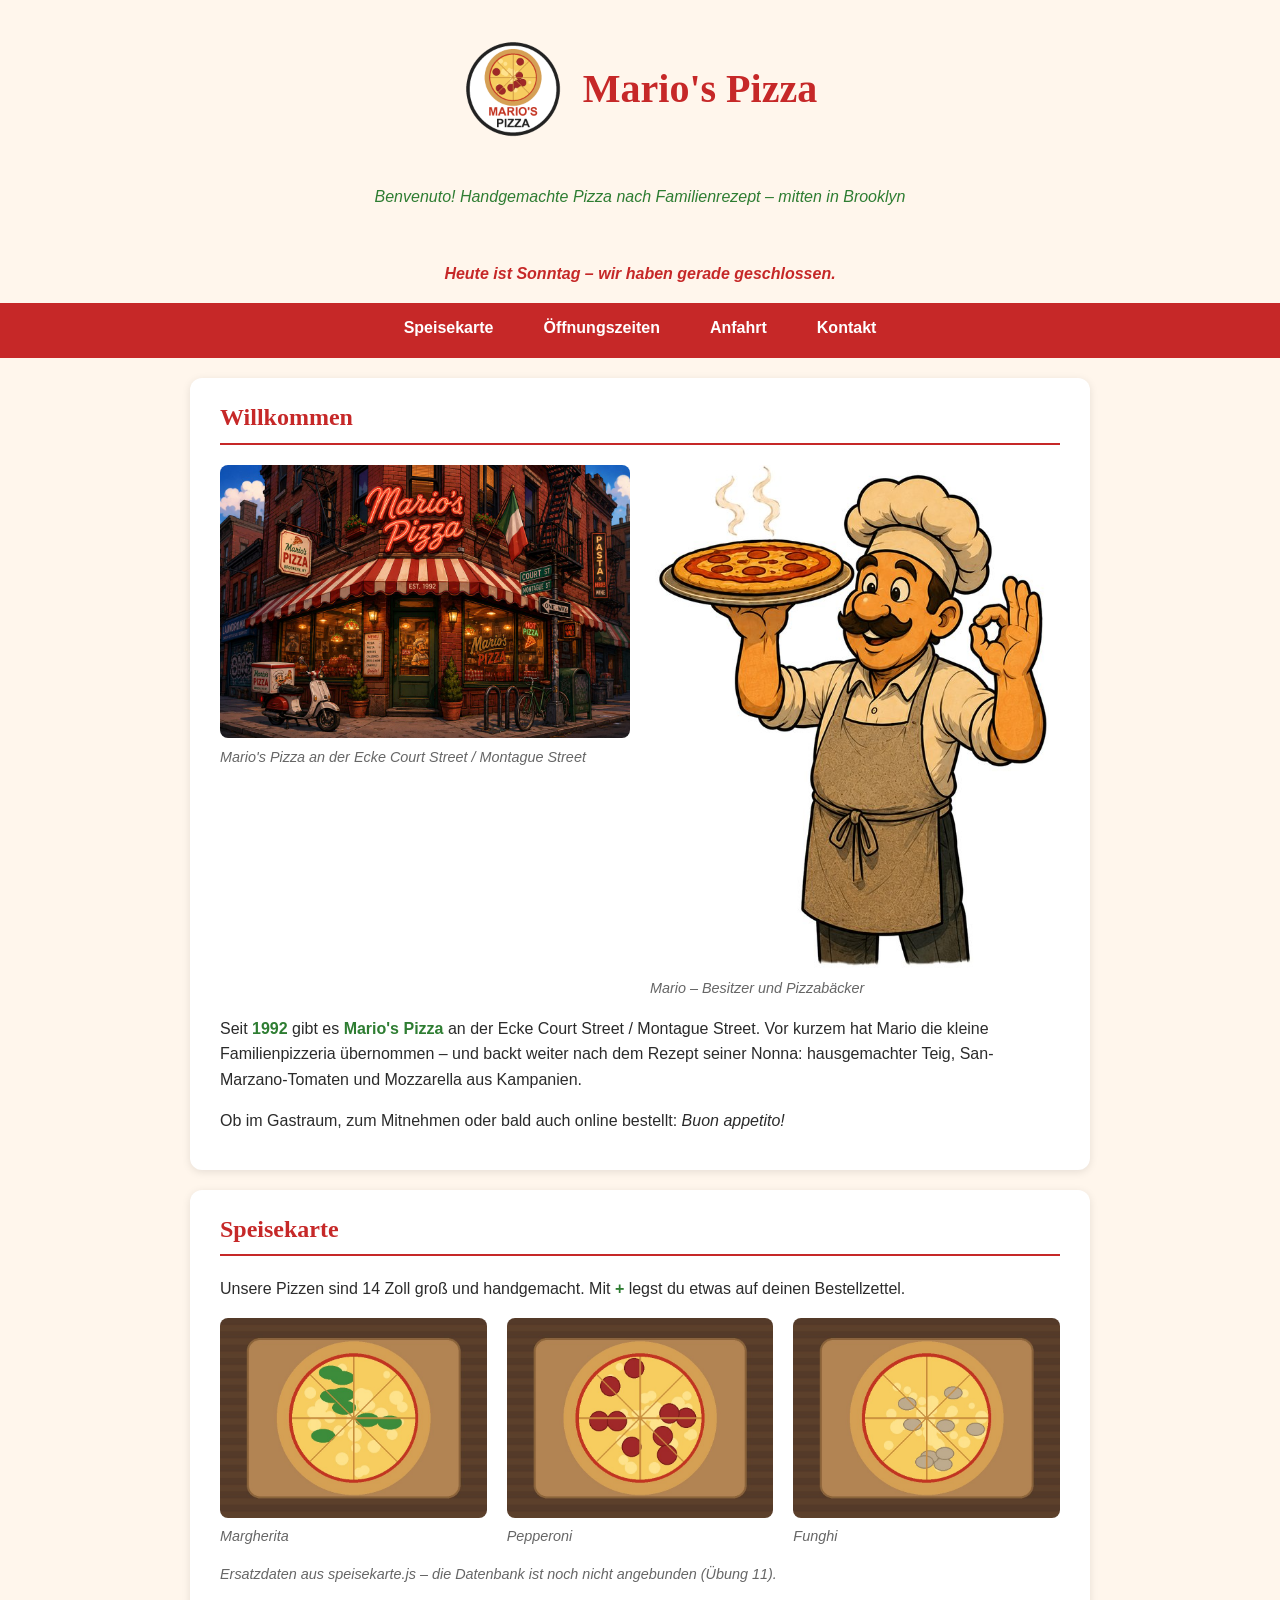
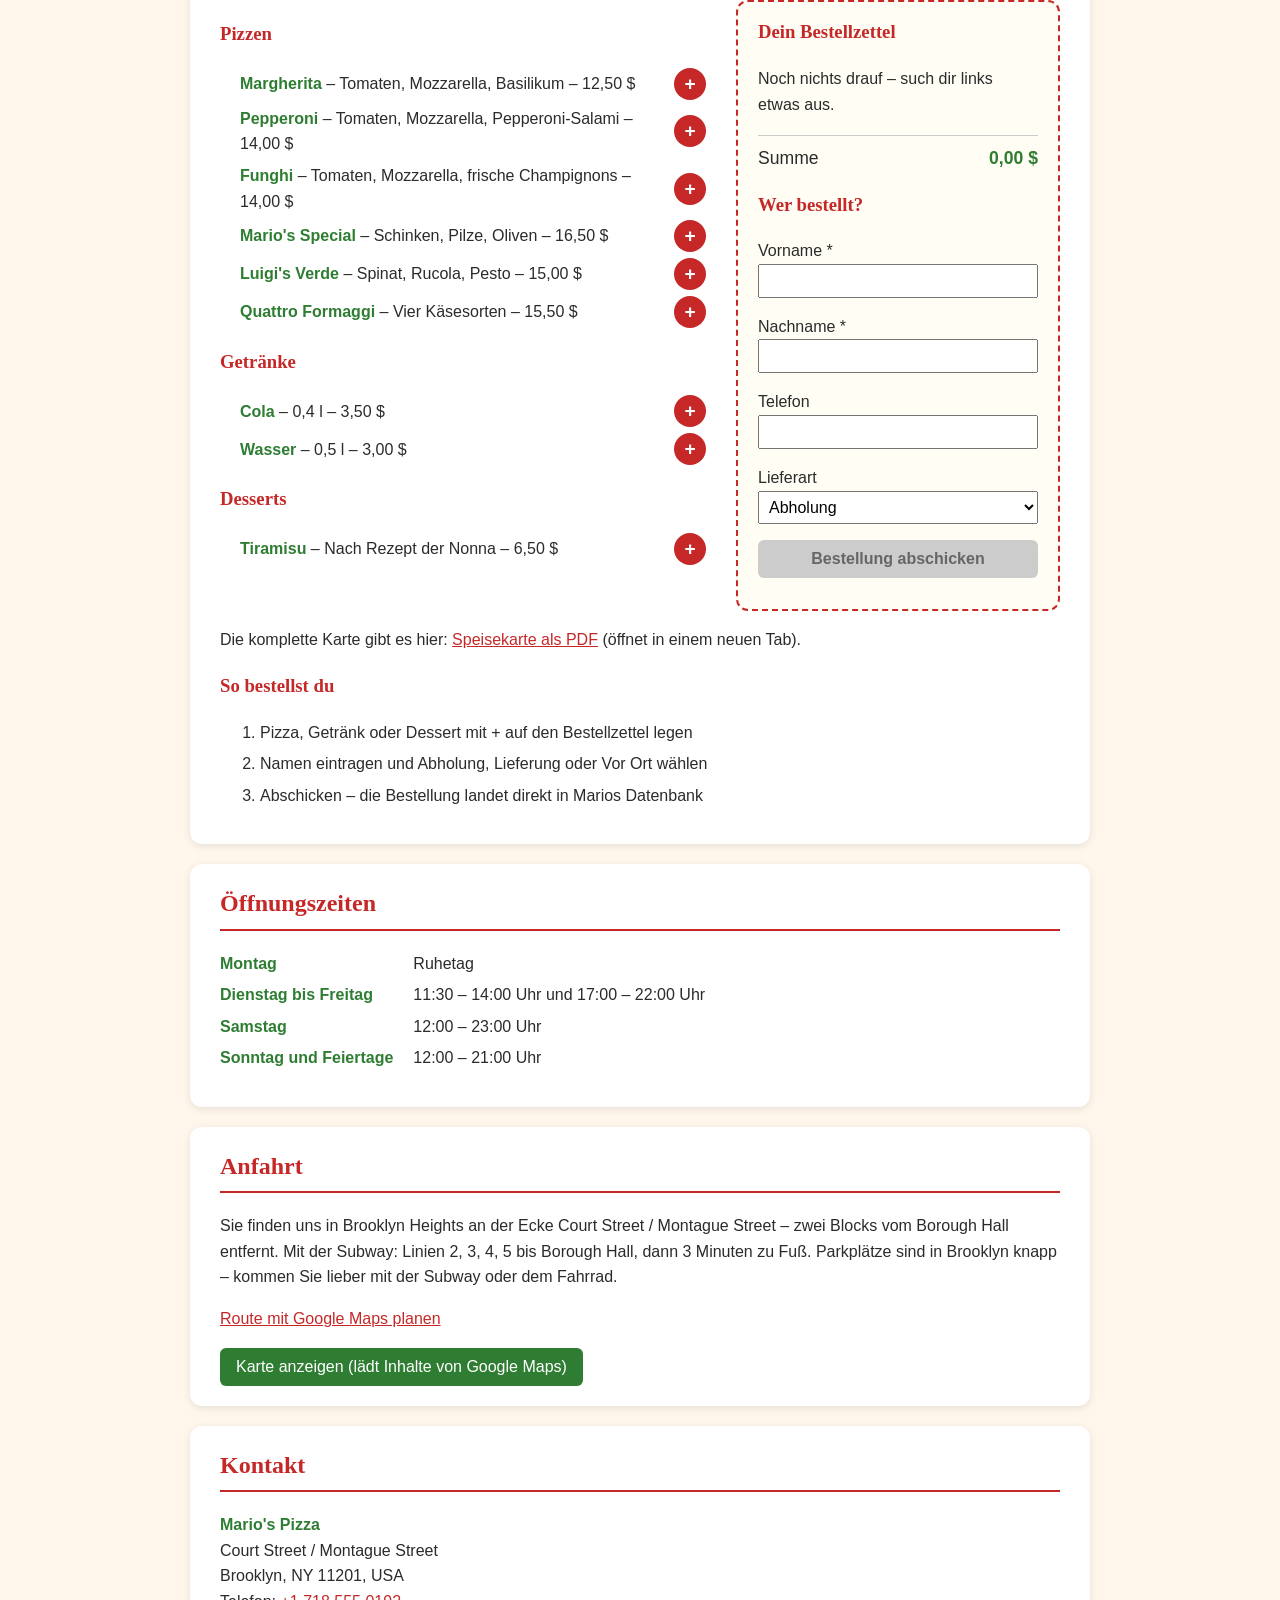
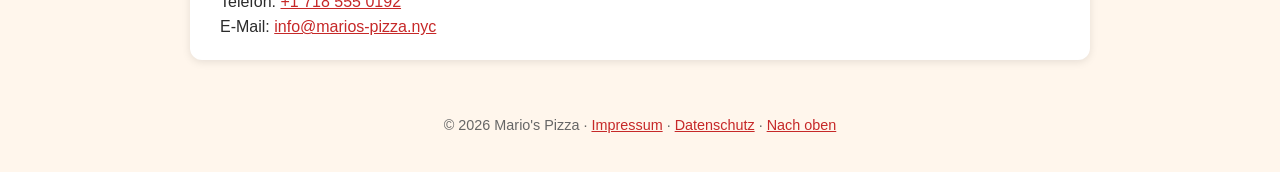
==== index.html @ 5fd1e2e7 "created" ====
<!DOCTYPE html>
<html lang="de">
<head>
    <meta charset="UTF-8">
    <meta name="viewport" content="width=device-width, initial-scale=1.0">
    <meta name="description" content="Mario's Pizza: handgemachte Pizza nach Familienrezept seit 1992, mitten in Brooklyn. Öffnungszeiten, Speisekarte, Anfahrt und Online-Bestellung.">
    <meta name="keywords" content="Pizzeria, Pizza, Brooklyn, New York, Familienbetrieb, italienisch">
    <meta name="author" content="IT-Azubis der TAI11 und TAI12">
    <title>Mario's Pizza – Familienpizzeria in Brooklyn, New York</title>
    <link rel="icon" href="favicon.ico">
    <link rel="stylesheet" href="style.css">
    <script src="speisekarte.js" defer></script>
    <script src="script.js" defer></script>
</head>
<body>
    <header id="top">
        <img src="images/logo.png" alt="Logo der Pizzeria" width="120">
        <h1>Mario's Pizza</h1>
        <p><em>Benvenuto! Handgemachte Pizza nach Familienrezept – mitten in Brooklyn</em></p>
        <p id="status"></p>
    </header>
    <nav>
        <button id="menu-button" type="button">☰ Menü</button>
        <ul>
            <li><a href="#speisekarte">Speisekarte</a></li>
            <li><a href="#oeffnungszeiten">Öffnungszeiten</a></li>
            <li><a href="#anfahrt">Anfahrt</a></li>
            <li><a href="#kontakt">Kontakt</a></li>
        </ul>
    </nav>

    <main>
        <section id="willkommen">
            <h2>Willkommen</h2>
            <div class="galerie">
                <figure>
                    <img src="images/ladenfront.jpg" alt="Ladenfront von Mario's Pizza an der Court Street in Brooklyn" width="600">
                    <figcaption>Mario's Pizza an der Ecke Court Street / Montague Street</figcaption>
                </figure>
                <figure>
                    <img src="images/mario.jpg" alt="Mario mit einer frisch gebackenen Pizza" width="250">
                    <figcaption>Mario – Besitzer und Pizzabäcker</figcaption>
                </figure>
            </div>
            <p>Seit <strong>1992</strong> gibt es <strong>Mario's Pizza</strong> an der Ecke Court Street / Montague Street. Vor kurzem hat Mario die kleine Familienpizzeria übernommen – und backt weiter nach dem Rezept seiner Nonna: hausgemachter Teig, San-Marzano-Tomaten und Mozzarella aus Kampanien.</p>
            <p>Ob im Gastraum, zum Mitnehmen oder bald auch online bestellt: <em>Buon appetito!</em></p>
        </section>

        <section id="speisekarte">
            <h2>Speisekarte</h2>
            <p>Unsere Pizzen sind 14 Zoll groß und handgemacht. Mit <strong>+</strong> legst du etwas auf deinen Bestellzettel.</p>
            <div class="galerie">
                <figure>
                    <img src="images/pizza-margherita.jpg" alt="Pizza Margherita" width="250">
                    <figcaption>Margherita</figcaption>
                </figure>
                <figure>
                    <img src="images/pizza-pepperoni.jpg" alt="Pizza Pepperoni" width="250">
                    <figcaption>Pepperoni</figcaption>
                </figure>
                <figure>
                    <img src="images/pizza-funghi.jpg" alt="Pizza Funghi" width="250">
                    <figcaption>Funghi</figcaption>
                </figure>
            </div>
            <p id="quelle" class="hinweis"></p>
            <div class="karte-layout">
                <div id="speisekarte-liste">
                    <noscript><p>Für Speisekarte und Bestellzettel bitte JavaScript einschalten – oder die Speisekarte als PDF ansehen.</p></noscript>
                </div>
                <aside class="zettel" aria-labelledby="zettel-titel">
                    <h3 id="zettel-titel">Dein Bestellzettel</h3>
                    <p id="zettel-leer">Noch nichts drauf – such dir links etwas aus.</p>
                    <ul id="zettel-liste"></ul>
                    <p class="zettel-summe">Summe <strong id="zettel-summe">0,00 $</strong></p>
                    <form id="bestellformular">
                        <h3>Wer bestellt?</h3>
                        <p>
                            <label for="vorname">Vorname *</label>
                            <input type="text" id="vorname" name="vorname" required maxlength="40" autocomplete="given-name">
                        </p>
                        <p>
                            <label for="nachname">Nachname *</label>
                            <input type="text" id="nachname" name="nachname" required maxlength="40" autocomplete="family-name">
                        </p>
                        <p>
                            <label for="telefon">Telefon</label>
                            <input type="tel" id="telefon" name="telefon" maxlength="20" autocomplete="tel">
                        </p>
                        <p>
                            <label for="lieferart">Lieferart</label>
                            <select id="lieferart" name="lieferart">
                                <option>Abholung</option>
                                <option>Lieferung</option>
                                <option>Vor Ort</option>
                            </select>
                        </p>
                        <div id="adressfelder" hidden>
                            <p>
                                <label for="strasse">Straße und Nr. *</label>
                                <input type="text" id="strasse" name="strasse" maxlength="60" autocomplete="street-address">
                            </p>
                            <p>
                                <label for="plz">PLZ *</label>
                                <input type="text" id="plz" name="plz" maxlength="10" autocomplete="postal-code">
                            </p>
                            <p>
                                <label for="ort">Ort *</label>
                                <input type="text" id="ort" name="ort" maxlength="40" autocomplete="address-level2">
                            </p>
                        </div>
                        <button type="submit" id="zettel-senden" disabled>Bestellung abschicken</button>
                    </form>
                    <p id="zettel-meldung" role="status"></p>
                </aside>
            </div>
            <p>Die komplette Karte gibt es hier: <a href="speisekarte.pdf" target="_blank" rel="noopener">Speisekarte als PDF</a> (öffnet in einem neuen Tab).</p>
            <h3>So bestellst du</h3>
            <ol>
                <li>Pizza, Getränk oder Dessert mit + auf den Bestellzettel legen</li>
                <li>Namen eintragen und Abholung, Lieferung oder Vor Ort wählen</li>
                <li>Abschicken – die Bestellung landet direkt in Marios Datenbank</li>
            </ol>
        </section>

        <section id="oeffnungszeiten">
            <h2>Öffnungszeiten</h2>
            <dl>
                <dt>Montag</dt>
                <dd>Ruhetag</dd>
                <dt>Dienstag bis Freitag</dt>
                <dd>11:30 – 14:00 Uhr und 17:00 – 22:00 Uhr</dd>
                <dt>Samstag</dt>
                <dd>12:00 – 23:00 Uhr</dd>
                <dt>Sonntag und Feiertage</dt>
                <dd>12:00 – 21:00 Uhr</dd>
            </dl>
        </section>

        <section id="anfahrt">
            <h2>Anfahrt</h2>
            <p>Sie finden uns in Brooklyn Heights an der Ecke Court Street / Montague Street – zwei Blocks vom Borough Hall entfernt. Mit der Subway: Linien 2, 3, 4, 5 bis Borough Hall, dann 3 Minuten zu Fuß. Parkplätze sind in Brooklyn knapp – kommen Sie lieber mit der Subway oder dem Fahrrad.</p>
            <p><a href="https://www.google.com/maps/search/?api=1&amp;query=Court+Street+Montague+Street+Brooklyn+NY+11201" target="_blank" rel="noopener">Route mit Google Maps planen</a></p>
            <div id="karte">
                <button id="karte-laden" type="button">Karte anzeigen (lädt Inhalte von Google Maps)</button>
            </div>
        </section>

        <section id="kontakt">
            <h2>Kontakt</h2>
            <address>
                <strong>Mario's Pizza</strong><br>
                Court Street / Montague Street<br>
                Brooklyn, NY 11201, USA<br>
                Telefon: <a href="tel:+17185550192">+1 718 555 0192</a><br>
                E-Mail: <a href="mailto:info@marios-pizza.nyc">info@marios-pizza.nyc</a>
            </address>
        </section>
    </main>

    <footer>
        <p>© 2026 Mario's Pizza · <a href="impressum.html">Impressum</a> · <a href="datenschutz.html">Datenschutz</a> · <a href="#top">Nach oben</a></p>
    </footer>
</body>
</html>
---- style.css ----
/* Mario's Pizza – style.css
   Übung 01: Einbinden, Selektoren, Farben, Schrift */

/* Farben: Rot-Weiß der Markise, Grün der italienischen Flagge, Creme für den Hintergrund */
body {
    font-family: "Segoe UI", Arial, sans-serif;
    color: #2b2b2b;
    background-color: #fff6ec;
}

h1, h2, h3 {
    font-family: Georgia, "Times New Roman", serif;
    color: #c62828;
}

h1 {
    font-size: 2.5rem;
}

header p {
    font-style: italic;
    color: #2e7d32;
}

a {
    color: #c62828;
}

strong {
    color: #2e7d32;
}

/* Übung 02: Box-Modell, Abstände, Karten, Bilder, Listen, Links */

body {
    margin: 0;
    line-height: 1.6;
}

header, main, footer {
    max-width: 900px;
    margin: 0 auto;
    padding: 0 20px;
}

header {
    text-align: center;
    padding-top: 30px;
}

main section {
    background-color: #ffffff;
    padding: 20px 30px;
    margin: 20px 0;
    border-radius: 12px;
    box-shadow: 0 2px 8px rgba(0, 0, 0, 0.1);
}

main h2 {
    margin-top: 0;
    border-bottom: 2px solid #c62828;
    padding-bottom: 6px;
}

img {
    max-width: 100%;
    height: auto;
    border-radius: 8px;
}

figure {
    margin: 10px 0;
}

figcaption {
    font-size: 0.9rem;
    font-style: italic;
    color: #666666;
}

ul {
    padding-left: 20px;
}

li {
    margin-bottom: 6px;
}

dt {
    font-weight: bold;
    color: #2e7d32;
}

dd {
    margin: 0 0 8px 0;
}

address {
    font-style: normal;
}

a:hover {
    color: #2e7d32;
    text-decoration: none;
}

footer {
    text-align: center;
    font-size: 0.9rem;
    color: #666666;
    padding: 20px;
}

/* Übung 03: Layout mit Flexbox und Grid */

/* Navigation als rote Leiste über die ganze Breite */
nav {
    background-color: #c62828;
}

nav ul {
    list-style: none;
    margin: 0 auto;
    padding: 0;
    max-width: 900px;
    display: flex;
    justify-content: center;
    gap: 10px;
}

nav a {
    display: block;
    padding: 12px 20px;
    color: #ffffff;
    font-weight: bold;
    text-decoration: none;
}

nav a:hover {
    background-color: #2e7d32;
    color: #ffffff;
}

/* Kopfbereich: Logo und Name nebeneinander */
header {
    display: flex;
    align-items: center;
    justify-content: center;
    gap: 20px;
    flex-wrap: wrap;
}

header img {
    width: 100px;
    border-radius: 50%;
}

/* Bildergalerie: Bilder nebeneinander, bei Platzmangel umbrechen */
.galerie {
    display: flex;
    gap: 20px;
    flex-wrap: wrap;
}

.galerie figure {
    flex: 1 1 200px;
    margin: 0;
}

.galerie img {
    width: 100%;
}

/* Öffnungszeiten als zwei Spalten (Grid) */
dl {
    display: grid;
    grid-template-columns: max-content 1fr;
    gap: 6px 20px;
}

dd {
    margin: 0;
}

/* Übung 04: Handy-Ansicht (Responsive Design) */

@media (max-width: 600px) {
    h1 {
        font-size: 1.8rem;
    }

    nav ul {
        flex-direction: column;
        gap: 0;
    }

    nav a {
        text-align: center;
    }

    header {
        flex-direction: column;
        text-align: center;
    }

    main section {
        padding: 15px;
    }

    dl {
        grid-template-columns: 1fr;
    }

    .galerie {
        flex-direction: column;
    }
}

/* JavaScript-Übung 02: Öffnungsstatus */
#status {
    font-weight: bold;
}

#status.offen {
    color: #2e7d32;
}

#status.geschlossen {
    color: #c62828;
}

/* JavaScript-Übung 04: Handy-Menü und Karte */
#menu-button {
    display: none;                 /* am Desktop unsichtbar */
    width: 100%;
    padding: 12px;
    background-color: #c62828;
    color: #ffffff;
    border: none;
    font-size: 1rem;
    font-weight: bold;
    cursor: pointer;
}

#karte-laden {
    padding: 10px 16px;
    background-color: #2e7d32;
    color: #ffffff;
    border: none;
    border-radius: 6px;
    font-size: 1rem;
    cursor: pointer;
}

#karte-laden:hover {
    background-color: #c62828;
}

@media (max-width: 600px) {
    #menu-button {
        display: block;
    }

    nav ul {
        display: none;             /* zugeklappt … */
    }

    nav ul.offen {
        display: flex;             /* … bis JavaScript die Klasse setzt */
    }
}

/* TAI12 – Datenbank-Projekt: Speisekarte mit Bestellzettel */
.hinweis {
    color: #666666;
    font-size: 0.9rem;
    font-style: italic;
}

.karte-layout {
    display: flex;
    flex-wrap: wrap;
    gap: 30px;
    align-items: flex-start;
}

#speisekarte-liste {
    flex: 1 1 380px;
}

#speisekarte-liste li {
    display: flex;
    justify-content: space-between;
    align-items: center;
    gap: 10px;
}

.plus {
    flex-shrink: 0;
    width: 32px;
    height: 32px;
    border: none;
    border-radius: 50%;
    background-color: #c62828;
    color: #ffffff;
    font-size: 1.2rem;
    font-weight: bold;
    cursor: pointer;
}

.plus:hover {
    background-color: #2e7d32;
}

.zettel {
    flex: 0 1 280px;
    padding: 15px 20px;
    background-color: #fffdf4;
    border: 2px dashed #c62828;
    border-radius: 12px;
}

.zettel h3 {
    margin-top: 0;
}

#zettel-liste {
    padding: 0;
    list-style: none;
}

#zettel-liste li {
    display: flex;
    align-items: center;
    gap: 6px;
}

#zettel-liste span {
    flex: 1;
}

#zettel-liste button {
    width: 26px;
    height: 26px;
    border: 1px solid #c62828;
    border-radius: 50%;
    background-color: #ffffff;
    color: #c62828;
    cursor: pointer;
}

.zettel-summe {
    display: flex;
    justify-content: space-between;
    padding-top: 8px;
    border-top: 1px solid #cccccc;
    font-size: 1.1rem;
}

.zettel label {
    display: block;
}

.zettel input,
.zettel select {
    width: 100%;
    padding: 6px;
    box-sizing: border-box;
    font-size: 1rem;
}

#zettel-senden {
    width: 100%;
    padding: 10px;
    border: none;
    border-radius: 6px;
    background-color: #2e7d32;
    color: #ffffff;
    font-size: 1rem;
    font-weight: bold;
    cursor: pointer;
}

#zettel-senden:disabled {
    background-color: #cccccc;
    color: #666666;
    cursor: not-allowed;
}

#zettel-meldung.fehler {
    color: #c62828;
    font-weight: bold;
}

#zettel-meldung.ok {
    color: #2e7d32;
    font-weight: bold;
}
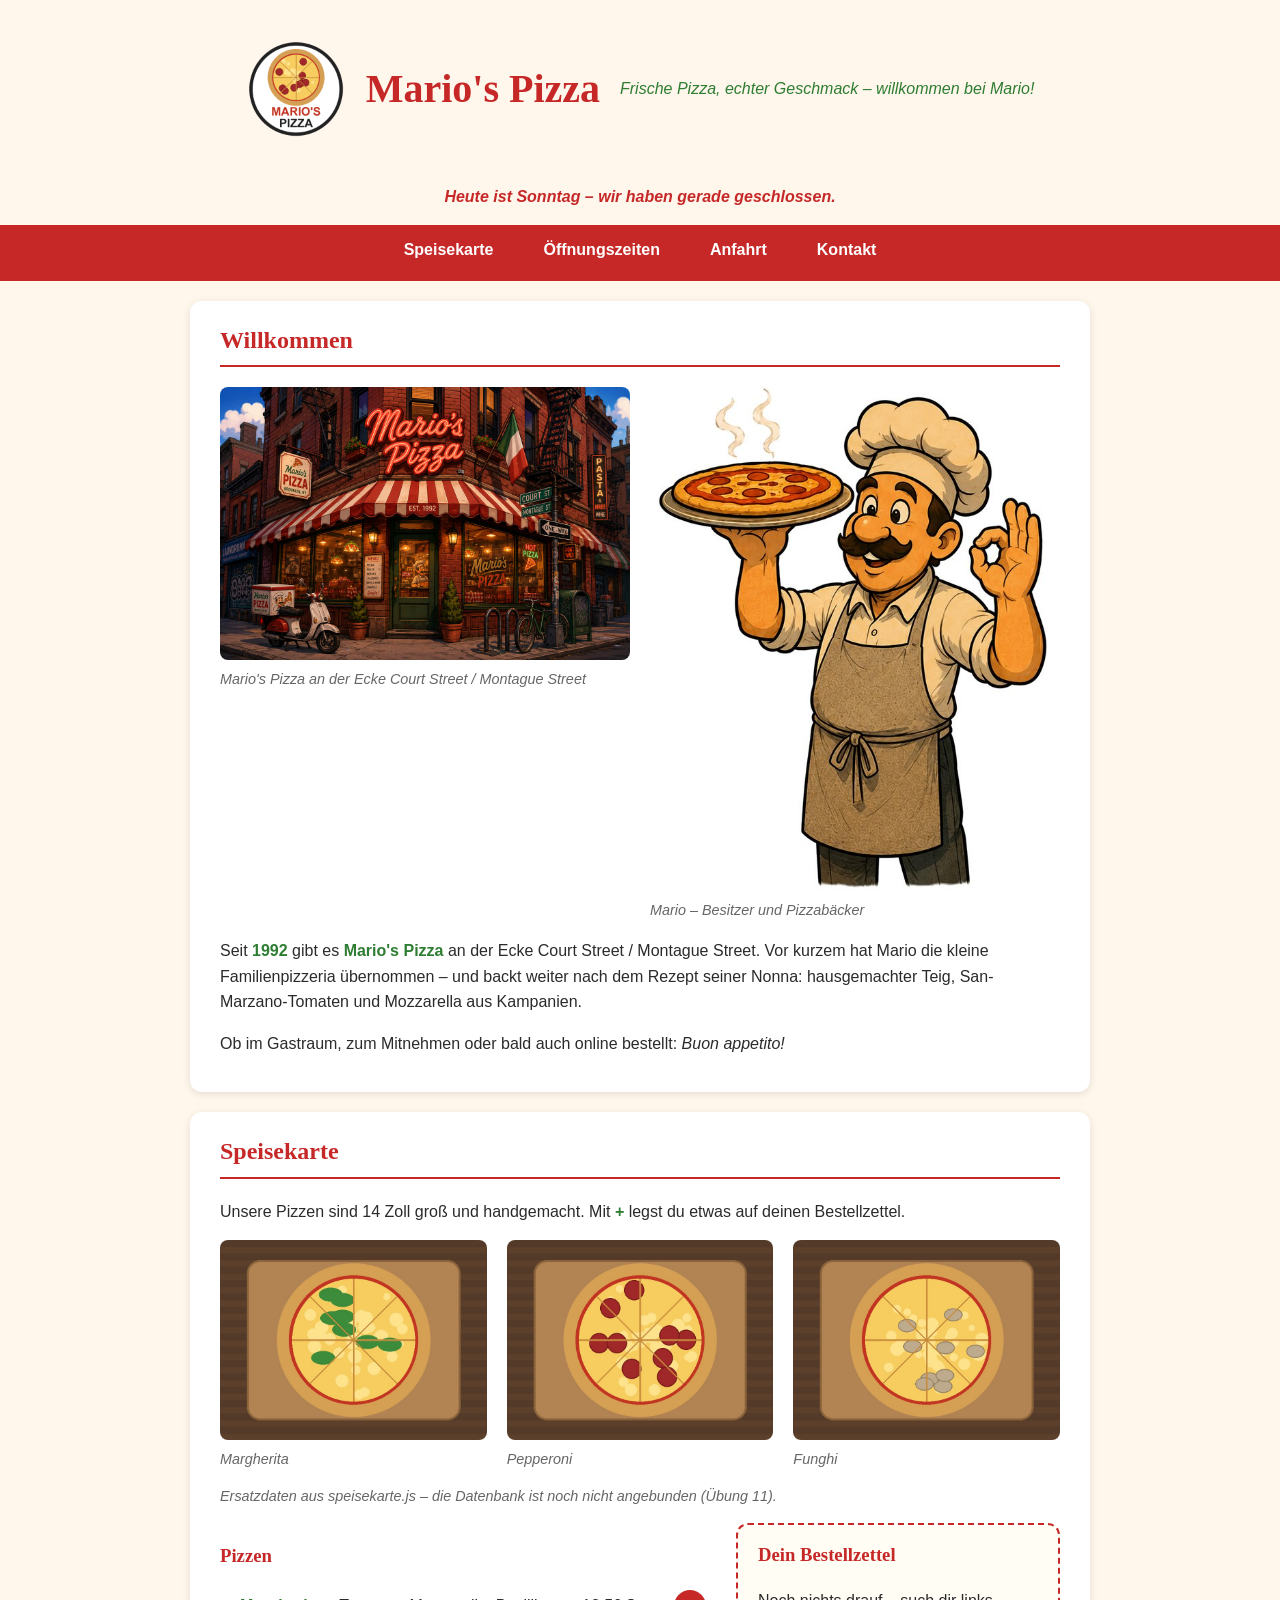
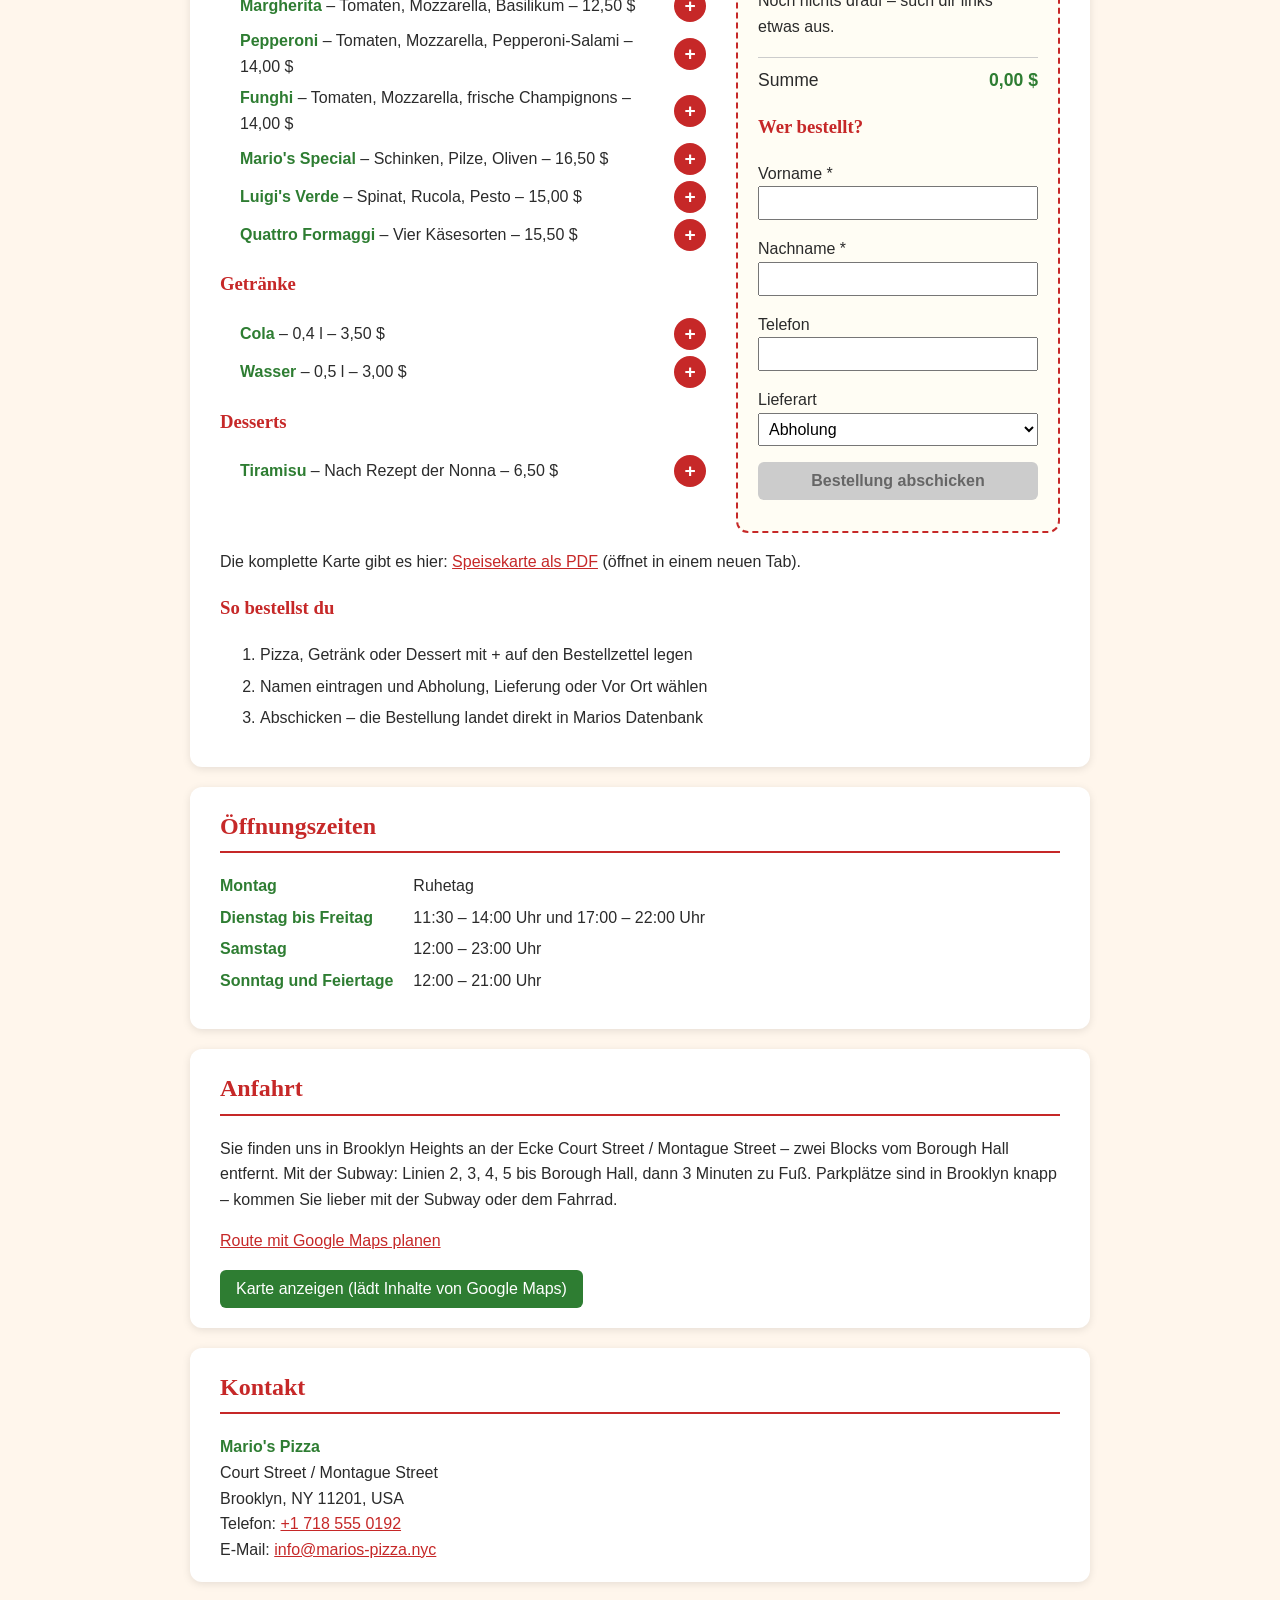
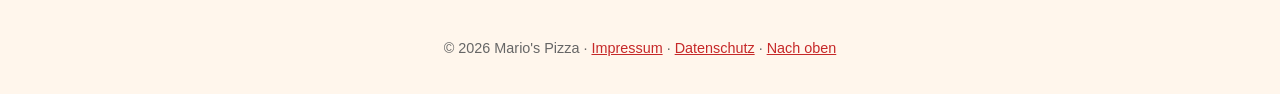
==== commit c1138ff8: "Slogan auf der Startseite geändert" ====
--- a/index.html
+++ b/index.html
@@ -16,7 +16,7 @@
     <header id="top">
         <img src="images/logo.png" alt="Logo der Pizzeria" width="120">
         <h1>Mario's Pizza</h1>
-        <p><em>Benvenuto! Handgemachte Pizza nach Familienrezept – mitten in Brooklyn</em></p>
+        <p><em>Frische Pizza, echter Geschmack – willkommen bei Mario!</em></p>
         <p id="status"></p>
     </header>
     <nav>
